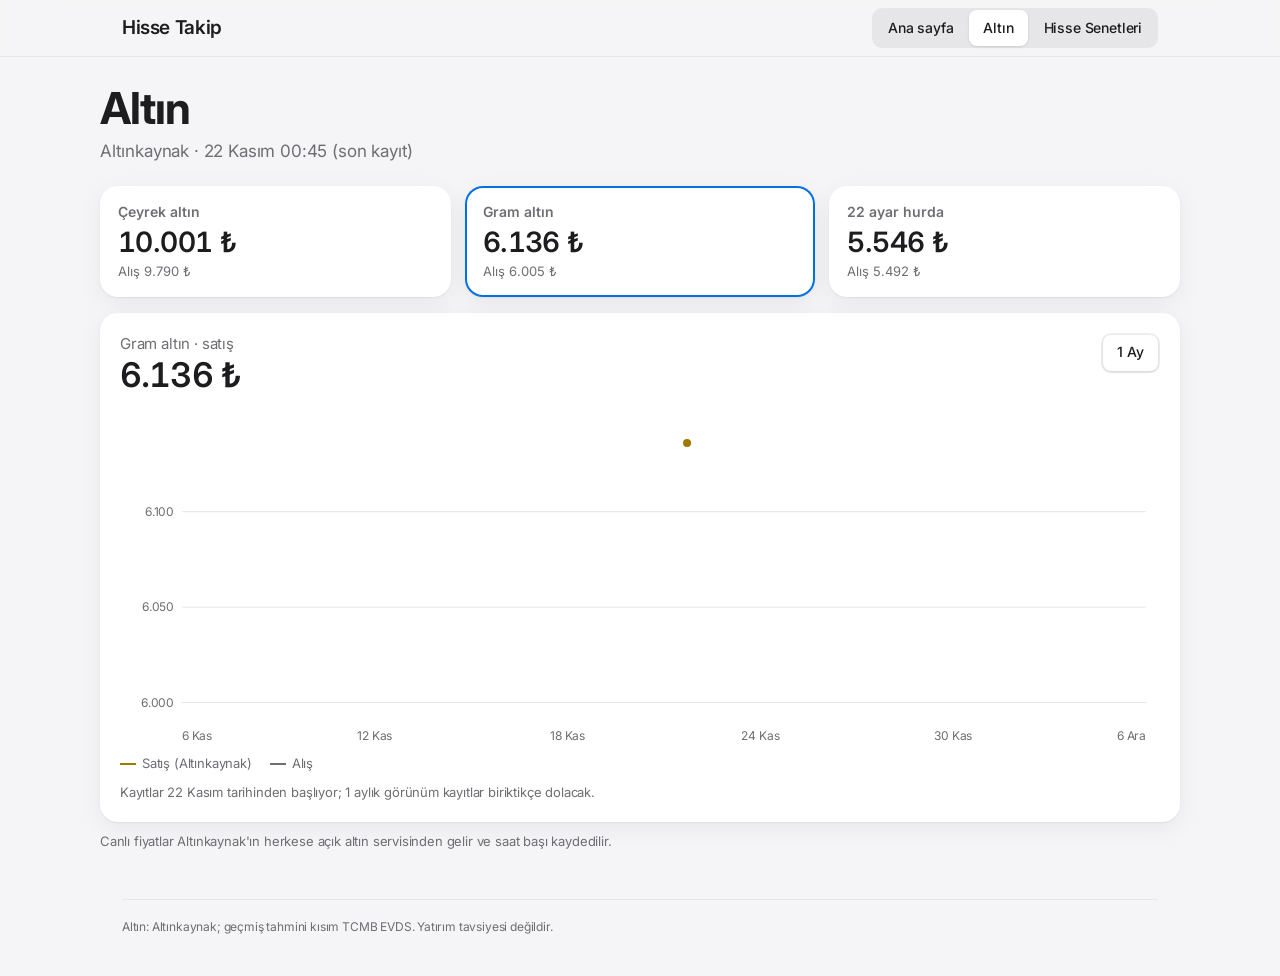
==== site/altin.html @ 46772f52 "Apple tarzı yeni tasarım: sade ana sayfa, Altın sayfası, EVDS geçmiş aktarımı - Üst menü: Ana sayfa " ====
<!DOCTYPE html>
<html lang="tr">
<head>
<meta charset="utf-8">
<meta name="viewport" content="width=device-width, initial-scale=1, viewport-fit=cover">
<title>Altın · Hisse Takip</title>
<meta name="theme-color" content="#f5f5f7" media="(prefers-color-scheme: light)">
<meta name="theme-color" content="#000000" media="(prefers-color-scheme: dark)">
<meta name="apple-mobile-web-app-capable" content="yes">
<link rel="manifest" href="manifest.webmanifest">
<link rel="icon" href="icon.svg" type="image/svg+xml">
<link rel="apple-touch-icon" href="icon.svg">
<link rel="preconnect" href="https://fonts.googleapis.com">
<link href="https://fonts.googleapis.com/css2?family=Inter:wght@400;500;600;700&display=swap" rel="stylesheet">
<link rel="stylesheet" href="stil.css">
<style>
/* Altın sayfası: KPI seçimi + seçili türün grafiği */
.chart-h{display:flex;justify-content:space-between;align-items:flex-start;gap:12px;flex-wrap:wrap}
.chart-h .ad{font-size:15px;color:var(--soft);margin:0}
.chart-h .deger{font-size:34px;font-weight:600;letter-spacing:-.025em;line-height:1.15;font-variant-numeric:tabular-nums}
.chart-h .chg{font-size:15px;font-weight:500}
.fig{position:relative;height:340px;margin-top:12px}
.fig svg{position:absolute;inset:0;width:100%;height:100%;overflow:visible}
.fig svg text{font:12px -apple-system,BlinkMacSystemFont,"Inter",system-ui,sans-serif;fill:var(--soft)}
.key{display:flex;flex-wrap:wrap;gap:6px 18px;font-size:13px;color:var(--soft);margin-top:8px}
.key i{display:inline-block;width:16px;height:0;border-top:2.5px solid;vertical-align:middle;margin-right:6px}
.tip{position:absolute;pointer-events:none;background:var(--card);box-shadow:0 4px 16px rgba(0,0,0,.15);border-radius:10px;padding:6px 10px;font-size:13px;white-space:nowrap;transform:translate(-50%,-110%);display:none}
.tip b{font-weight:600}
@media(max-width:640px){.fig{height:260px}.chart-h .deger{font-size:28px}}
</style>
</head>
<body>
<header class="nav"><div class="nav-in">
  <a class="brand" href="./">Hisse Takip</a>
  <nav class="seg" aria-label="Bölümler"><a href="./">Ana sayfa</a><a href="altin.html" aria-current="page">Altın</a><a href="hisseler.html">Hisse Senetleri</a></nav>
</div></header>

<main class="wrap page">
  <h1>Altın</h1>
  <p class="lead" id="zaman">Fiyatlar yükleniyor…</p>

  <div class="kpis" id="kpis" style="margin-top:22px"></div>

  <section class="card" style="margin-top:16px" aria-labelledby="g-ad">
    <div class="chart-h">
      <div><p class="ad" id="g-ad">Gram altın · satış</p><div class="deger" id="g-deger">—</div><div class="chg" id="g-chg"></div></div>
      <div class="seg" role="group" aria-label="Dönem"><button aria-pressed="true" data-gun="30">1 Ay</button></div>
    </div>
    <div class="fig" id="fig"><svg id="chart" role="img" aria-label="Seçili altın türünün fiyat grafiği"></svg><div class="tip" id="tip"></div></div>
    <div class="key" id="key"></div>
    <p class="note" id="g-not"></p>
  </section>
  <p class="note">Canlı fiyatlar Altınkaynak'ın herkese açık altın servisinden gelir ve saat başı kaydedilir.</p>
</main>

<footer><div class="wrap"><div>Altın: Altınkaynak; geçmiş tahmini kısım TCMB EVDS. Yatırım tavsiyesi değildir.</div></div></footer>

<script src="ortak.js"></script>
<script>
{
const { tr, pc, TURLER, altinYukle, kpi, zaman, seri } = HT;
let sec = TURLER.some(t => t[0] === location.hash.slice(1)) ? location.hash.slice(1) : "GA", GUN = 30, pts = [];
const svg = document.getElementById("chart"), tip = document.getElementById("tip");

function kpilar() {
  document.getElementById("kpis").innerHTML = TURLER.map(([k, ad]) => kpi(k, ad, { secili: k === sec })).join("");
  document.getElementById("zaman").textContent = zaman() || "Fiyat alınamadı";
}
function grafik() {
  const W = svg.clientWidth, H = svg.clientHeight; if (!W || !H) return;
  const ad = TURLER.find(t => t[0] === sec)[1], s = seri(sec, GUN);
  document.getElementById("g-ad").textContent = `${ad} · satış`;
  const not = document.getElementById("g-not"), key = document.getElementById("key");
  if (!s.length) { svg.innerHTML = ""; document.getElementById("g-deger").textContent = "—"; not.textContent = "Henüz kayıt yok."; key.innerHTML = ""; return; }
  const ilk = s[0], son = s[s.length - 1], fark = son.s / ilk.s - 1;
  document.getElementById("g-deger").textContent = tr(son.s) + " ₺";
  document.getElementById("g-chg").innerHTML = s.length > 1 ? `<span class="${fark >= 0 ? "up" : "down"}">${fark >= 0 ? "+" : "−"}${tr(Math.abs(son.s - ilk.s))} ₺ (${fark >= 0 ? "+" : "−"}${tr(Math.abs(fark) * 100, 2)}%)</span> <span style="color:var(--soft)">son ${GUN} gün</span>` : "";
  const tahmin = s.some(p => p.tahmini), gercekIlk = s.find(p => !p.tahmini);
  key.innerHTML = `<span><i style="border-color:var(--gold)"></i>Satış (Altınkaynak)</span>${tahmin ? `<span><i style="border-color:var(--gold);border-top-style:dashed"></i>Tahmini (TCMB EVDS'den)</span>` : ""}<span><i style="border-color:var(--soft)"></i>Alış</span>`;
  const kapsam = (son.t - ilk.t) / 864e5;
  not.textContent = tahmin && gercekIlk ? `${gercekIlk.t.toLocaleDateString("tr-TR", { day: "numeric", month: "long" })} öncesi kesikli kısım, TCMB EVDS altın serisinin Altınkaynak fiyatına ölçeklenmiş tahminidir.` : (kapsam < GUN - 4 ? `Kayıtlar ${ilk.t.toLocaleDateString("tr-TR", { day: "numeric", month: "long" })} tarihinden başlıyor; 1 aylık görünüm kayıtlar biriktikçe dolacak.` : "");

  const L = W < 420 ? 48 : 62, R = 14, T = 12, B = 28;
  const vals = s.flatMap(p => [p.a, p.s]).filter(v => v != null);
  let lo = Math.min(...vals), hi = Math.max(...vals); const pad = (hi - lo) * 0.1 || hi * 0.01; lo -= pad; hi += pad;
  const t0 = Math.min(ilk.t.getTime(), Date.now() - GUN * 864e5), t1 = Math.max(son.t.getTime(), Date.now());
  const x = t => L + (t - t0) / (t1 - t0) * (W - L - R), y = v => T + (hi - v) / (hi - lo) * (H - T - B);
  const r = (hi - lo) / 4, p10 = 10 ** Math.floor(Math.log10(r)), m = r / p10, step = (m < 1.5 ? 1 : m < 3.5 ? 2 : m < 7.5 ? 5 : 10) * p10;
  let g = `<defs><linearGradient id="alan" x1="0" y1="0" x2="0" y2="1"><stop offset="0" stop-color="var(--gold)" stop-opacity=".16"/><stop offset="1" stop-color="var(--gold)" stop-opacity="0"/></linearGradient></defs>`;
  for (let v = Math.ceil(lo / step) * step; v <= hi; v += step) { const yy = y(v); g += `<line x1="${L}" x2="${W - R}" y1="${yy}" y2="${yy}" stroke="var(--line)"/><text x="${L - 8}" y="${yy + 4}" text-anchor="end">${tr(v)}</text>`; }
  const nt = W < 420 ? 3 : 5;
  for (let i = 0; i <= nt; i++) { const t = t0 + (t1 - t0) * i / nt; g += `<text x="${x(t)}" y="${H - 6}" text-anchor="${i === 0 ? "start" : i === nt ? "end" : "middle"}">${new Date(t).toLocaleDateString("tr-TR", { day: "numeric", month: "short" })}</text>`; }
  const yol = (arr, k) => arr.filter(p => p[k] != null).map((p, i) => `${i ? "L" : "M"}${x(p.t.getTime()).toFixed(1)},${y(p[k]).toFixed(1)}`).join("");
  // Tahmini (EVDS) kısım kesikli, gerçek kısım düz; iki parça birleşim noktasında birleşir
  const iT = s.findIndex(p => !p.tahmini), tah = iT < 0 ? s : s.slice(0, iT + 1), ger = iT < 0 ? [] : s.slice(iT);
  const alan = s.length > 1 ? `${yol(s, "s")}L${x(son.t.getTime()).toFixed(1)},${H - B}L${x(ilk.t.getTime()).toFixed(1)},${H - B}Z` : "";
  g += `${alan ? `<path d="${alan}" fill="url(#alan)"/>` : ""}
    <path d="${yol(s, "a")}" fill="none" stroke="var(--soft)" stroke-width="1.5" opacity=".7"/>
    ${tah.length > 1 && iT !== 0 ? `<path d="${yol(tah, "s")}" fill="none" stroke="var(--gold)" stroke-width="2" stroke-dasharray="5 4"/>` : ""}
    ${ger.length > 1 ? `<path d="${yol(ger, "s")}" fill="none" stroke="var(--gold)" stroke-width="2.5" stroke-linejoin="round" stroke-linecap="round"/>` : ""}
    ${s.length < 3 ? s.map(p => `<circle cx="${x(p.t.getTime())}" cy="${y(p.s)}" r="4" fill="var(--gold)"/>`).join("") : `<circle cx="${x(son.t.getTime())}" cy="${y(son.s)}" r="4" fill="var(--gold)" stroke="var(--card)" stroke-width="2"/>`}
    <line id="cursor" x1="0" x2="0" y1="${T}" y2="${H - B}" stroke="var(--soft)" stroke-dasharray="2 3" visibility="hidden"/>`;
  svg.innerHTML = g;
  pts = s.map(p => ({ x: x(p.t.getTime()), y: y(p.s), p }));
}
function imlec(e) {
  if (!pts.length) return;
  const b = svg.getBoundingClientRect(), cx = (e.touches ? e.touches[0].clientX : e.clientX) - b.left;
  let best = pts[0]; for (const q of pts) if (Math.abs(q.x - cx) < Math.abs(best.x - cx)) best = q;
  const c = svg.querySelector("#cursor"); c.setAttribute("x1", best.x); c.setAttribute("x2", best.x); c.setAttribute("visibility", "visible");
  tip.style.display = "block"; tip.style.left = Math.min(Math.max(best.x, 70), b.width - 70) + "px"; tip.style.top = best.y + "px";
  tip.innerHTML = `<b>${tr(best.p.s)} ₺</b> · alış ${tr(best.p.a)} ₺<br><span style="color:var(--soft)">${best.p.t.toLocaleString("tr-TR", { day: "numeric", month: "short", hour: "2-digit", minute: "2-digit" })}${best.p.tahmini ? " · tahmini" : ""}</span>`;
}
function gizle() { tip.style.display = "none"; const c = svg.querySelector("#cursor"); if (c) c.setAttribute("visibility", "hidden"); }
svg.addEventListener("pointermove", imlec); svg.addEventListener("pointerleave", gizle);
document.getElementById("kpis").addEventListener("click", e => { const b = e.target.closest(".kpi"); if (!b) return; sec = b.dataset.k; history.replaceState(null, "", "#" + sec); kpilar(); grafik(); });
addEventListener("hashchange", () => { const h = location.hash.slice(1); if (TURLER.some(t => t[0] === h)) { sec = h; kpilar(); grafik(); } });
const ro = new ResizeObserver(grafik); ro.observe(svg);
altinYukle(() => { kpilar(); grafik(); });
}
</script>
</body>
</html>
---- site/stil.css ----
/* Hisse Takip — ortak tasarım (Apple tarzı: sistem fontu, açık gri zemin, beyaz kartlar, yumuşak gölge, mavi vurgu) */
:root{color-scheme:light dark;
  --bg:light-dark(#f5f5f7,#000);--card:light-dark(#fff,#1c1c1e);--card2:light-dark(#fbfbfd,#2c2c2e);
  --ink:light-dark(#1d1d1f,#f5f5f7);--soft:light-dark(#6e6e73,#98989d);--line:light-dark(#e5e5ea,#38383a);
  --blue:light-dark(#0071e3,#2997ff);--green:light-dark(#248a3d,#30d158);--red:light-dark(#d70015,#ff453a);
  --orange:light-dark(#c93400,#ff9f0a);--gold:light-dark(#a07800,#ffd60a);
  --fill:light-dark(rgba(120,120,128,.12),rgba(120,120,128,.24));
  --shc:light-dark(rgba(0,0,0,.06),rgba(0,0,0,0));--shadow:0 1px 2px var(--shc),0 6px 24px var(--shc);
  --nav:light-dark(rgba(245,245,247,.78),rgba(22,22,23,.78))}
:root[data-theme=light]{color-scheme:light}:root[data-theme=dark]{color-scheme:dark}
*{box-sizing:border-box;min-width:0}
html{-webkit-text-size-adjust:100%}
body{margin:0;background:var(--bg);color:var(--ink);font:17px/1.47 -apple-system,BlinkMacSystemFont,"SF Pro Text","Inter",system-ui,sans-serif;letter-spacing:-.01em;-webkit-font-smoothing:antialiased;overflow-x:clip}
a{color:var(--blue)}
.wrap{max-width:1080px;margin:0 auto;padding:0 max(22px,env(safe-area-inset-left,0px))}

/* Üst menü */
.nav{position:sticky;top:0;z-index:10;background:var(--nav);backdrop-filter:saturate(180%) blur(20px);-webkit-backdrop-filter:saturate(180%) blur(20px);border-bottom:1px solid var(--line)}
.nav-in{max-width:1080px;margin:0 auto;padding:8px 22px;display:flex;align-items:center;justify-content:space-between;gap:12px;flex-wrap:wrap}
.brand{font-weight:600;font-size:19px;color:var(--ink);text-decoration:none;letter-spacing:-.02em}
.seg{display:inline-flex;background:var(--fill);border-radius:10px;padding:2px;gap:2px}
.seg a,.seg button{font:inherit;font-size:14px;font-weight:500;color:var(--ink);text-decoration:none;border:0;background:transparent;padding:7px 14px;border-radius:8px;min-height:36px;display:inline-flex;align-items:center;justify-content:center;cursor:pointer;white-space:nowrap}
.seg [aria-current=page],.seg [aria-pressed=true]{background:var(--card);box-shadow:0 1px 3px rgba(0,0,0,.12)}
.seg a:focus-visible,.seg button:focus-visible,.kpi:focus-visible,.card-link:focus-visible{outline:3px solid color-mix(in srgb,var(--blue) 50%,transparent);outline-offset:2px}

/* Başlıklar */
.page{padding:28px 0 48px}
.eyebrow{font-size:15px;color:var(--soft);margin:0 0 2px}
h1{font-size:clamp(32px,4.4vw,44px);line-height:1.08;font-weight:700;letter-spacing:-.025em;margin:0 0 6px;text-wrap:balance}
h2{font-size:24px;line-height:1.15;font-weight:700;letter-spacing:-.02em;margin:0}
.lead{font-size:17px;color:var(--soft);margin:0;max-width:60ch}
.sec-h{display:flex;align-items:baseline;justify-content:space-between;gap:12px;margin:36px 0 12px}
.sec-h>a{font-size:15px;text-decoration:none}
.sec-h h2 a{color:inherit;text-decoration:none}
.sec-h h2 a:hover{color:var(--blue)}

/* Kartlar */
.card{background:var(--card);border-radius:18px;box-shadow:var(--shadow);padding:20px}
.card-link{display:block;color:inherit;text-decoration:none;transition:transform .2s ease}
.card-link:hover{transform:translateY(-2px)}

/* Altın KPI'ları */
.kpis{display:grid;grid-template-columns:repeat(3,minmax(0,1fr));gap:14px}
.kpi{font:inherit;color:inherit;text-align:left;background:var(--card);border:0;border-radius:18px;box-shadow:var(--shadow);padding:16px 18px;cursor:pointer;text-decoration:none;display:block;transition:transform .2s ease,box-shadow .2s ease;position:relative}
.kpi:hover{transform:translateY(-2px)}
.kpi[aria-pressed=true]{box-shadow:var(--shadow),inset 0 0 0 2px var(--blue)}
.kpi .ad{font-size:14px;font-weight:600;color:var(--soft);display:flex;justify-content:space-between;gap:6px}
.kpi .fiyat{display:block;font-size:clamp(22px,2.6vw,28px);font-weight:600;letter-spacing:-.02em;line-height:1.2;margin-top:4px;font-variant-numeric:tabular-nums;white-space:nowrap}
.kpi .alt{display:flex;justify-content:space-between;gap:8px;font-size:13px;color:var(--soft);margin-top:2px;white-space:nowrap}
.pill{display:inline-block;font-size:13px;font-weight:600;padding:1px 8px;border-radius:999px;white-space:nowrap;font-variant-numeric:tabular-nums}
.pill.up{color:var(--green);background:color-mix(in srgb,var(--green) 12%,transparent)}
.pill.down{color:var(--red);background:color-mix(in srgb,var(--red) 12%,transparent)}
.chev{color:var(--soft);font-weight:400}

/* Durum renkleri */
.sq{display:inline-block;width:14px;height:14px;border-radius:4px;vertical-align:middle}
.ok{background:var(--green)}.no{background:var(--red)}.mid{background:var(--orange)}.na{background:transparent;box-shadow:inset 0 0 0 1.5px var(--soft)}
.badge{display:inline-block;font-size:13px;font-weight:600;padding:3px 10px;border-radius:999px;white-space:nowrap}
.b-al{background:color-mix(in srgb,var(--green) 14%,transparent);color:var(--green)}
.b-ko{background:var(--fill);color:var(--ink)}
.b-iz{background:color-mix(in srgb,var(--orange) 14%,transparent);color:var(--orange)}
.b-uz{background:color-mix(in srgb,var(--red) 14%,transparent);color:var(--red)}
.b-yok{background:transparent;color:var(--soft);box-shadow:inset 0 0 0 1px var(--line)}
.up{color:var(--green)}.down{color:var(--red)}

.note{font-size:13px;color:var(--soft);margin:10px 0 0}
footer{font-size:12px;color:var(--soft);padding:0 0 40px}
footer .wrap>div{border-top:1px solid var(--line);padding-top:18px}

@media(max-width:640px){
  body{font-size:16px}
  .nav-in{padding:8px 16px}
  .page{padding-top:20px}
  .wrap{padding-inline:16px}
  .nav .seg{width:100%}.nav .seg a{flex:1;padding:7px 8px;font-size:13px}
  .kpis{gap:8px}.kpi{padding:12px;border-radius:14px}.kpi .fiyat{font-size:18px}.kpi .ad{font-size:12px}.kpi .alt{font-size:12px;flex-direction:column;align-items:flex-start;gap:4px}
  .card{padding:16px;border-radius:16px}
}
@media(prefers-reduced-motion:reduce){*{transition:none!important}}
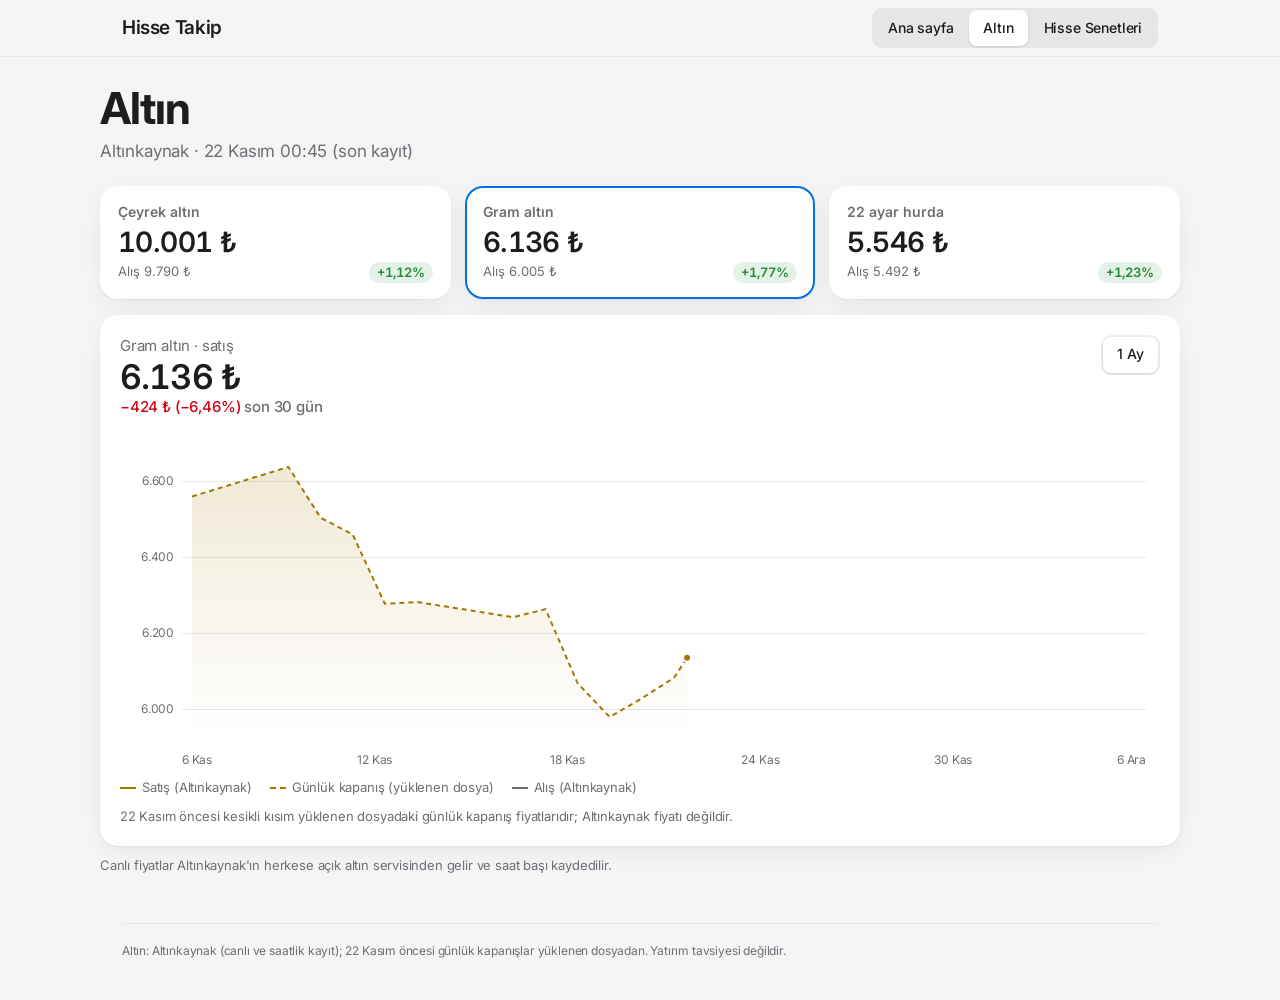
==== commit 0a0d12e8: "Altın grafiği: 1 Eylül – 21 Kasım günlük kapanışlar yüklenen dosyadan - veri/Altin_Gunluk_Fiyatlar_0" ====
--- a/site/altin.html
+++ b/site/altin.html
@@ -53,7 +53,7 @@
   <p class="note">Canlı fiyatlar Altınkaynak'ın herkese açık altın servisinden gelir ve saat başı kaydedilir.</p>
 </main>
 
-<footer><div class="wrap"><div>Altın: Altınkaynak; geçmiş tahmini kısım TCMB EVDS. Yatırım tavsiyesi değildir.</div></div></footer>
+<footer><div class="wrap"><div>Altın: Altınkaynak (canlı ve saatlik kayıt); 22 Kasım öncesi günlük kapanışlar yüklenen dosyadan. Yatırım tavsiyesi değildir.</div></div></footer>
 
 <script src="ortak.js"></script>
 <script>
@@ -76,9 +76,12 @@
   document.getElementById("g-deger").textContent = tr(son.s) + " ₺";
   document.getElementById("g-chg").innerHTML = s.length > 1 ? `<span class="${fark >= 0 ? "up" : "down"}">${fark >= 0 ? "+" : "−"}${tr(Math.abs(son.s - ilk.s))} ₺ (${fark >= 0 ? "+" : "−"}${tr(Math.abs(fark) * 100, 2)}%)</span> <span style="color:var(--soft)">son ${GUN} gün</span>` : "";
   const tahmin = s.some(p => p.tahmini), gercekIlk = s.find(p => !p.tahmini);
-  key.innerHTML = `<span><i style="border-color:var(--gold)"></i>Satış (Altınkaynak)</span>${tahmin ? `<span><i style="border-color:var(--gold);border-top-style:dashed"></i>Tahmini (TCMB EVDS'den)</span>` : ""}<span><i style="border-color:var(--soft)"></i>Alış</span>`;
+  const KAYNAK = { dosya: "Günlük kapanış (yüklenen dosya)", evds: "Tahmini (TCMB EVDS)" };
+  const gecmisAd = [...new Set(s.filter(p => p.tahmini).map(p => KAYNAK[p.kaynak] || p.kaynak))].join(", ");
+  key.innerHTML = `<span><i style="border-color:var(--gold)"></i>Satış (Altınkaynak)</span>${tahmin ? `<span><i style="border-color:var(--gold);border-top-style:dashed"></i>${gecmisAd}</span>` : ""}<span><i style="border-color:var(--soft)"></i>Alış (Altınkaynak)</span>`;
   const kapsam = (son.t - ilk.t) / 864e5;
-  not.textContent = tahmin && gercekIlk ? `${gercekIlk.t.toLocaleDateString("tr-TR", { day: "numeric", month: "long" })} öncesi kesikli kısım, TCMB EVDS altın serisinin Altınkaynak fiyatına ölçeklenmiş tahminidir.` : (kapsam < GUN - 4 ? `Kayıtlar ${ilk.t.toLocaleDateString("tr-TR", { day: "numeric", month: "long" })} tarihinden başlıyor; 1 aylık görünüm kayıtlar biriktikçe dolacak.` : "");
+  const dosyaVar = s.some(p => p.kaynak === "dosya");
+  not.textContent = tahmin && gercekIlk ? `${gercekIlk.t.toLocaleDateString("tr-TR", { day: "numeric", month: "long" })} öncesi kesikli kısım ${dosyaVar ? `yüklenen dosyadaki günlük ${sec === "B_T" ? "gösterge fiyatlarıdır (bozdurma fiyatı değildir)" : "kapanış fiyatlarıdır"}` : "TCMB EVDS altın serisinin Altınkaynak fiyatına ölçeklenmiş tahminidir"}; Altınkaynak fiyatı değildir.` : (kapsam < GUN - 4 ? `Kayıtlar ${ilk.t.toLocaleDateString("tr-TR", { day: "numeric", month: "long" })} tarihinden başlıyor; 1 aylık görünüm kayıtlar biriktikçe dolacak.` : "");
 
   const L = W < 420 ? 48 : 62, R = 14, T = 12, B = 28;
   const vals = s.flatMap(p => [p.a, p.s]).filter(v => v != null);
@@ -109,7 +112,9 @@
   let best = pts[0]; for (const q of pts) if (Math.abs(q.x - cx) < Math.abs(best.x - cx)) best = q;
   const c = svg.querySelector("#cursor"); c.setAttribute("x1", best.x); c.setAttribute("x2", best.x); c.setAttribute("visibility", "visible");
   tip.style.display = "block"; tip.style.left = Math.min(Math.max(best.x, 70), b.width - 70) + "px"; tip.style.top = best.y + "px";
-  tip.innerHTML = `<b>${tr(best.p.s)} ₺</b> · alış ${tr(best.p.a)} ₺<br><span style="color:var(--soft)">${best.p.t.toLocaleString("tr-TR", { day: "numeric", month: "short", hour: "2-digit", minute: "2-digit" })}${best.p.tahmini ? " · tahmini" : ""}</span>`;
+  const kd = { dosya: "günlük kapanış", evds: "tahmini", altinkaynak: "Altınkaynak" }[best.p.kaynak] || best.p.kaynak;
+  const zt = best.p.kaynak === "dosya" ? best.p.t.toLocaleDateString("tr-TR", { day: "numeric", month: "short" }) : best.p.t.toLocaleString("tr-TR", { day: "numeric", month: "short", hour: "2-digit", minute: "2-digit" });
+  tip.innerHTML = `<b>${tr(best.p.s)} ₺</b>${best.p.a != null ? ` · alış ${tr(best.p.a)} ₺` : ""}<br><span style="color:var(--soft)">${zt} · ${kd}</span>`;
 }
 function gizle() { tip.style.display = "none"; const c = svg.querySelector("#cursor"); if (c) c.setAttribute("visibility", "hidden"); }
 svg.addEventListener("pointermove", imlec); svg.addEventListener("pointerleave", gizle);
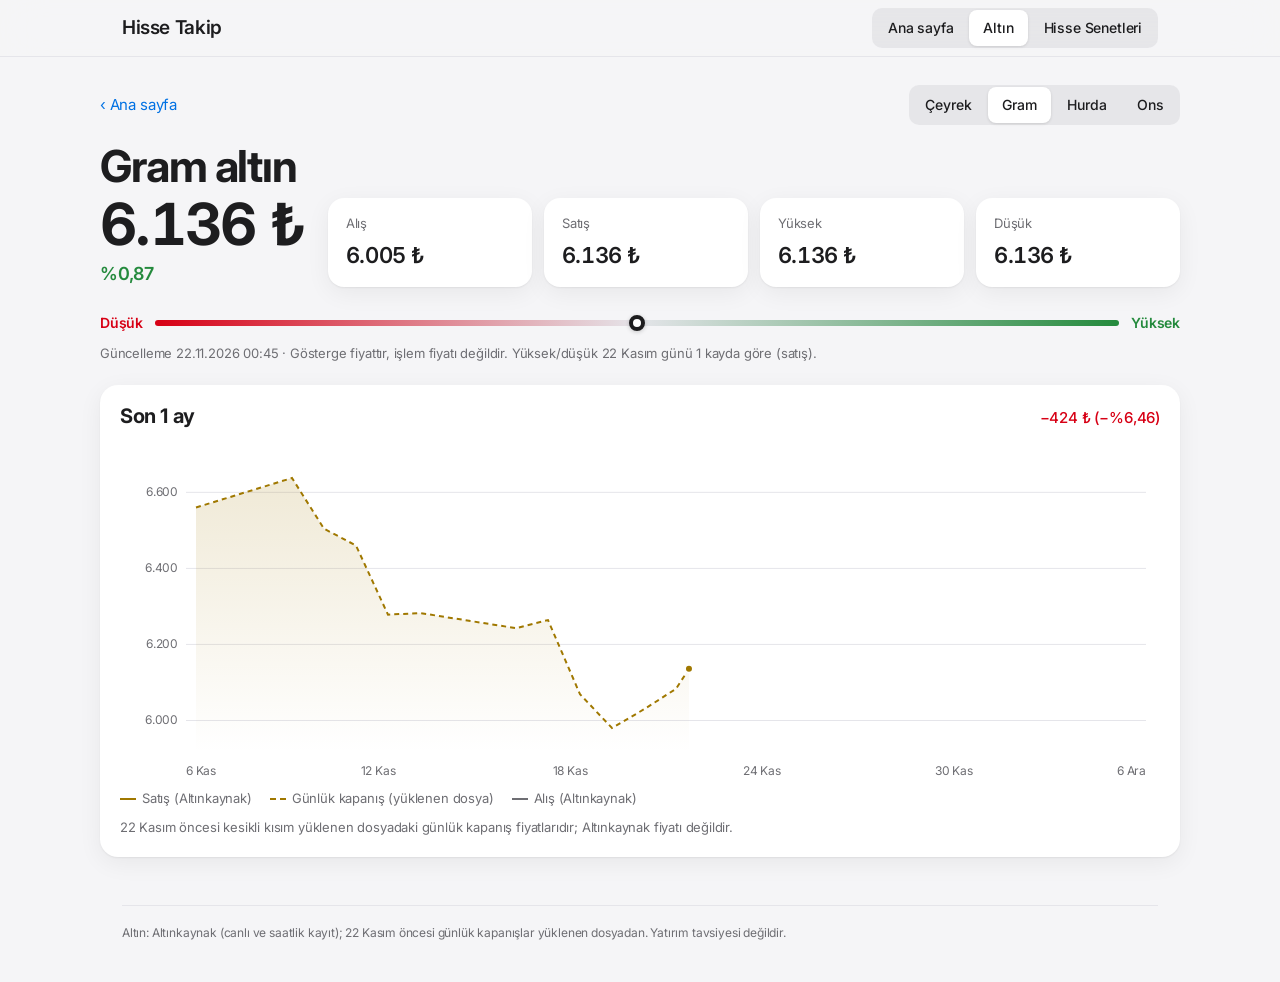
==== commit b0cd0287: "Önizleme: ana sayfa altın tablosu + en iyi 5 hisse; altın ayrıntı sayfası (alış/satış/yüksek/düşük);" ====
--- a/site/altin.html
+++ b/site/altin.html
@@ -14,10 +14,24 @@
 <link href="https://fonts.googleapis.com/css2?family=Inter:wght@400;500;600;700&display=swap" rel="stylesheet">
 <link rel="stylesheet" href="stil.css">
 <style>
-/* Altın sayfası: KPI seçimi + seçili türün grafiği */
-.chart-h{display:flex;justify-content:space-between;align-items:flex-start;gap:12px;flex-wrap:wrap}
-.chart-h .ad{font-size:15px;color:var(--soft);margin:0}
-.chart-h .deger{font-size:34px;font-weight:600;letter-spacing:-.025em;line-height:1.15;font-variant-numeric:tabular-nums}
+/* Altın ayrıntı: başlık + büyük fiyat, yanında Alış/Satış/Yüksek/Düşük kutuları, gün içi aralık çubuğu, 1 aylık grafik */
+.ust{display:flex;justify-content:space-between;align-items:center;gap:12px;flex-wrap:wrap;margin-bottom:18px}
+.ust .seg{background:var(--fill)}
+.kirinti{font-size:15px;text-decoration:none}
+.hero{display:grid;grid-template-columns:minmax(0,auto) minmax(0,1fr);gap:24px;align-items:end}
+.hero h1{margin:0 0 4px}
+.buyuk{font-size:clamp(40px,5.4vw,58px);font-weight:700;letter-spacing:-.03em;line-height:1;font-variant-numeric:tabular-nums;white-space:nowrap}
+.hero .pct{font-size:18px;font-weight:600;display:inline-block;margin-top:8px}
+.kutular{display:grid;grid-template-columns:repeat(4,minmax(0,1fr));gap:12px}
+.kutu{background:var(--card);border-radius:16px;box-shadow:var(--shadow);padding:16px 18px}
+.kutu span{display:block;font-size:13px;color:var(--soft)}
+.kutu b{display:block;font-size:clamp(18px,2vw,22px);font-weight:600;letter-spacing:-.02em;margin-top:6px;font-variant-numeric:tabular-nums;white-space:nowrap}
+.aralik{display:grid;grid-template-columns:auto minmax(0,1fr) auto;gap:12px;align-items:center;margin-top:26px;font-size:14px;font-weight:600}
+.aralik .d{color:var(--red)}.aralik .y{color:var(--green)}
+.cubuk{position:relative;height:6px;border-radius:3px;background:linear-gradient(90deg,var(--red),var(--line) 50%,var(--green))}
+.cubuk i{position:absolute;top:50%;width:16px;height:16px;border-radius:50%;background:var(--card);border:4px solid var(--ink);transform:translate(-50%,-50%);box-shadow:0 1px 4px rgba(0,0,0,.2)}
+.chart-h{display:flex;justify-content:space-between;align-items:baseline;gap:12px;flex-wrap:wrap}
+.chart-h h2{font-size:20px}
 .chart-h .chg{font-size:15px;font-weight:500}
 .fig{position:relative;height:340px;margin-top:12px}
 .fig svg{position:absolute;inset:0;width:100%;height:100%;overflow:visible}
@@ -26,7 +40,8 @@
 .key i{display:inline-block;width:16px;height:0;border-top:2.5px solid;vertical-align:middle;margin-right:6px}
 .tip{position:absolute;pointer-events:none;background:var(--card);box-shadow:0 4px 16px rgba(0,0,0,.15);border-radius:10px;padding:6px 10px;font-size:13px;white-space:nowrap;transform:translate(-50%,-110%);display:none}
 .tip b{font-weight:600}
-@media(max-width:640px){.fig{height:260px}.chart-h .deger{font-size:28px}}
+@media(max-width:860px){.hero{grid-template-columns:minmax(0,1fr)}.kutular{grid-template-columns:repeat(2,minmax(0,1fr))}}
+@media(max-width:640px){.fig{height:260px}.kutu{padding:12px 14px;border-radius:14px}.ust .seg{width:100%}.ust .seg button{flex:1;padding:7px 4px;font-size:13px}}
 </style>
 </head>
 <body>
@@ -36,21 +51,29 @@
 </div></header>
 
 <main class="wrap page">
-  <h1>Altın</h1>
-  <p class="lead" id="zaman">Fiyatlar yükleniyor…</p>
+  <div class="ust">
+    <a class="kirinti" href="./">‹ Ana sayfa</a>
+    <div class="seg" role="group" aria-label="Altın türü" id="turler"></div>
+  </div>
 
-  <div class="kpis" id="kpis" style="margin-top:22px"></div>
+  <div class="hero">
+    <div><h1 id="baslik">Altın</h1><div class="buyuk" id="buyuk">—</div><span class="pct" id="yuzde"></span></div>
+    <div class="kutular">
+      <div class="kutu"><span>Alış</span><b id="k-alis">—</b></div>
+      <div class="kutu"><span>Satış</span><b id="k-satis">—</b></div>
+      <div class="kutu"><span>Yüksek</span><b id="k-yuksek">—</b></div>
+      <div class="kutu"><span>Düşük</span><b id="k-dusuk">—</b></div>
+    </div>
+  </div>
+  <div class="aralik"><span class="d">Düşük</span><div class="cubuk"><i id="imlec" style="left:50%"></i></div><span class="y">Yüksek</span></div>
+  <p class="note" id="guncel"></p>
 
-  <section class="card" style="margin-top:16px" aria-labelledby="g-ad">
-    <div class="chart-h">
-      <div><p class="ad" id="g-ad">Gram altın · satış</p><div class="deger" id="g-deger">—</div><div class="chg" id="g-chg"></div></div>
-      <div class="seg" role="group" aria-label="Dönem"><button aria-pressed="true" data-gun="30">1 Ay</button></div>
-    </div>
-    <div class="fig" id="fig"><svg id="chart" role="img" aria-label="Seçili altın türünün fiyat grafiği"></svg><div class="tip" id="tip"></div></div>
+  <section class="card" style="margin-top:22px" aria-labelledby="g-h">
+    <div class="chart-h"><h2 id="g-h">Son 1 ay</h2><span class="chg" id="g-chg"></span></div>
+    <div class="fig" id="fig"><svg id="chart" role="img" aria-label="Seçili altın türünün son 1 aylık fiyat grafiği"></svg><div class="tip" id="tip"></div></div>
     <div class="key" id="key"></div>
     <p class="note" id="g-not"></p>
   </section>
-  <p class="note">Canlı fiyatlar Altınkaynak'ın herkese açık altın servisinden gelir ve saat başı kaydedilir.</p>
 </main>
 
 <footer><div class="wrap"><div>Altın: Altınkaynak (canlı ve saatlik kayıt); 22 Kasım öncesi günlük kapanışlar yüklenen dosyadan. Yatırım tavsiyesi değildir.</div></div></footer>
@@ -58,70 +81,76 @@
 <script src="ortak.js"></script>
 <script>
 {
-const { tr, pc, TURLER, altinYukle, kpi, zaman, seri } = HT;
-let sec = TURLER.some(t => t[0] === location.hash.slice(1)) ? location.hash.slice(1) : "GA", GUN = 30, pts = [];
-const svg = document.getElementById("chart"), tip = document.getElementById("tip");
+const { tr, TURLER, tur, para, altinYukle, seri, son, degisim, gunAraligi } = HT;
+const GUN = 30;
+let sec = TURLER.some(t => t[0] === location.hash.slice(1)) ? location.hash.slice(1) : "GA", pts = [];
+const svg = document.getElementById("chart"), tip = document.getElementById("tip"), $ = id => document.getElementById(id);
 
-function kpilar() {
-  document.getElementById("kpis").innerHTML = TURLER.map(([k, ad]) => kpi(k, ad, { secili: k === sec })).join("");
-  document.getElementById("zaman").textContent = zaman() || "Fiyat alınamadı";
+function ust() {
+  $("turler").innerHTML = TURLER.map(([k, ad]) => `<button data-k="${k}" aria-pressed="${k === sec}">${ad.replace(" altın", "").replace("22 ayar hurda", "Hurda")}</button>`).join("");
+  const [, ad] = tur(sec), p = son(sec), d = degisim(sec), ar = gunAraligi(sec);
+  document.title = `${ad} · Hisse Takip`;
+  $("baslik").textContent = ad.charAt(0).toUpperCase() + ad.slice(1);
+  $("buyuk").textContent = p ? para(sec, p.s) : "—";
+  $("yuzde").innerHTML = d == null ? "" : `<span class="${d >= 0 ? "up" : "down"}">${d < 0 ? "-" : ""}%${tr(Math.abs(d) * 100, 2)}</span>`;
+  $("k-alis").textContent = p ? para(sec, p.a) : "—";
+  $("k-satis").textContent = p ? para(sec, p.s) : "—";
+  $("k-yuksek").textContent = ar ? para(sec, ar.yuksek) : "—";
+  $("k-dusuk").textContent = ar ? para(sec, ar.dusuk) : "—";
+  const konum = ar && p && ar.yuksek > ar.dusuk ? (p.s - ar.dusuk) / (ar.yuksek - ar.dusuk) * 100 : 50;
+  $("imlec").style.left = Math.max(0, Math.min(100, konum)) + "%";
+  $("guncel").textContent = p && p.t ? `Güncelleme ${p.t.toLocaleString("tr-TR", { day: "2-digit", month: "2-digit", year: "numeric", hour: "2-digit", minute: "2-digit" })} · Gösterge fiyattır, işlem fiyatı değildir.${ar ? ` Yüksek/düşük ${ar.gun.toLocaleDateString("tr-TR", { day: "numeric", month: "long" })} günü ${ar.n} kayda göre (satış).` : ""}` : "Fiyat alınamadı.";
 }
 function grafik() {
   const W = svg.clientWidth, H = svg.clientHeight; if (!W || !H) return;
-  const ad = TURLER.find(t => t[0] === sec)[1], s = seri(sec, GUN);
-  document.getElementById("g-ad").textContent = `${ad} · satış`;
-  const not = document.getElementById("g-not"), key = document.getElementById("key");
-  if (!s.length) { svg.innerHTML = ""; document.getElementById("g-deger").textContent = "—"; not.textContent = "Henüz kayıt yok."; key.innerHTML = ""; return; }
-  const ilk = s[0], son = s[s.length - 1], fark = son.s / ilk.s - 1;
-  document.getElementById("g-deger").textContent = tr(son.s) + " ₺";
-  document.getElementById("g-chg").innerHTML = s.length > 1 ? `<span class="${fark >= 0 ? "up" : "down"}">${fark >= 0 ? "+" : "−"}${tr(Math.abs(son.s - ilk.s))} ₺ (${fark >= 0 ? "+" : "−"}${tr(Math.abs(fark) * 100, 2)}%)</span> <span style="color:var(--soft)">son ${GUN} gün</span>` : "";
-  const tahmin = s.some(p => p.tahmini), gercekIlk = s.find(p => !p.tahmini);
+  const s = seri(sec, GUN), not = $("g-not"), key = $("key");
+  if (s.length < 2) { svg.innerHTML = ""; pts = []; $("g-chg").textContent = ""; key.innerHTML = ""; not.textContent = "Bu tür için grafik verisi henüz birikiyor; saat başı kayıt ekleniyor."; return; }
+  const ilk = s[0], sn = s[s.length - 1], fark = sn.s / ilk.s - 1;
+  $("g-chg").innerHTML = `<span class="${fark >= 0 ? "up" : "down"}">${fark >= 0 ? "+" : "−"}${para(sec, Math.abs(sn.s - ilk.s))} (${fark >= 0 ? "+" : "−"}%${tr(Math.abs(fark) * 100, 2)})</span>`;
+  const tahmin = s.some(p => p.tahmini), gercekIlk = s.find(p => !p.tahmini), dosyaVar = s.some(p => p.kaynak === "dosya");
   const KAYNAK = { dosya: "Günlük kapanış (yüklenen dosya)", evds: "Tahmini (TCMB EVDS)" };
   const gecmisAd = [...new Set(s.filter(p => p.tahmini).map(p => KAYNAK[p.kaynak] || p.kaynak))].join(", ");
   key.innerHTML = `<span><i style="border-color:var(--gold)"></i>Satış (Altınkaynak)</span>${tahmin ? `<span><i style="border-color:var(--gold);border-top-style:dashed"></i>${gecmisAd}</span>` : ""}<span><i style="border-color:var(--soft)"></i>Alış (Altınkaynak)</span>`;
-  const kapsam = (son.t - ilk.t) / 864e5;
-  const dosyaVar = s.some(p => p.kaynak === "dosya");
-  not.textContent = tahmin && gercekIlk ? `${gercekIlk.t.toLocaleDateString("tr-TR", { day: "numeric", month: "long" })} öncesi kesikli kısım ${dosyaVar ? `yüklenen dosyadaki günlük ${sec === "B_T" ? "gösterge fiyatlarıdır (bozdurma fiyatı değildir)" : "kapanış fiyatlarıdır"}` : "TCMB EVDS altın serisinin Altınkaynak fiyatına ölçeklenmiş tahminidir"}; Altınkaynak fiyatı değildir.` : (kapsam < GUN - 4 ? `Kayıtlar ${ilk.t.toLocaleDateString("tr-TR", { day: "numeric", month: "long" })} tarihinden başlıyor; 1 aylık görünüm kayıtlar biriktikçe dolacak.` : "");
+  not.textContent = tahmin && gercekIlk ? `${gercekIlk.t.toLocaleDateString("tr-TR", { day: "numeric", month: "long" })} öncesi kesikli kısım ${dosyaVar ? `yüklenen dosyadaki günlük ${sec === "B_T" ? "gösterge fiyatlarıdır (bozdurma fiyatı değildir)" : "kapanış fiyatlarıdır"}` : "TCMB EVDS altın serisinin Altınkaynak fiyatına ölçeklenmiş tahminidir"}; Altınkaynak fiyatı değildir.` : "";
 
-  const L = W < 420 ? 48 : 62, R = 14, T = 12, B = 28;
+  const L = W < 420 ? 52 : 66, R = 14, T = 12, B = 28, dd = tur(sec)[3];
   const vals = s.flatMap(p => [p.a, p.s]).filter(v => v != null);
   let lo = Math.min(...vals), hi = Math.max(...vals); const pad = (hi - lo) * 0.1 || hi * 0.01; lo -= pad; hi += pad;
-  const t0 = Math.min(ilk.t.getTime(), Date.now() - GUN * 864e5), t1 = Math.max(son.t.getTime(), Date.now());
+  const t0 = Math.min(ilk.t.getTime(), Date.now() - GUN * 864e5), t1 = Math.max(sn.t.getTime(), Date.now());
   const x = t => L + (t - t0) / (t1 - t0) * (W - L - R), y = v => T + (hi - v) / (hi - lo) * (H - T - B);
   const r = (hi - lo) / 4, p10 = 10 ** Math.floor(Math.log10(r)), m = r / p10, step = (m < 1.5 ? 1 : m < 3.5 ? 2 : m < 7.5 ? 5 : 10) * p10;
   let g = `<defs><linearGradient id="alan" x1="0" y1="0" x2="0" y2="1"><stop offset="0" stop-color="var(--gold)" stop-opacity=".16"/><stop offset="1" stop-color="var(--gold)" stop-opacity="0"/></linearGradient></defs>`;
-  for (let v = Math.ceil(lo / step) * step; v <= hi; v += step) { const yy = y(v); g += `<line x1="${L}" x2="${W - R}" y1="${yy}" y2="${yy}" stroke="var(--line)"/><text x="${L - 8}" y="${yy + 4}" text-anchor="end">${tr(v)}</text>`; }
+  for (let v = Math.ceil(lo / step) * step; v <= hi; v += step) { const yy = y(v); g += `<line x1="${L}" x2="${W - R}" y1="${yy}" y2="${yy}" stroke="var(--line)"/><text x="${L - 8}" y="${yy + 4}" text-anchor="end">${tr(v, step < 1 ? dd : 0)}</text>`; }
   const nt = W < 420 ? 3 : 5;
   for (let i = 0; i <= nt; i++) { const t = t0 + (t1 - t0) * i / nt; g += `<text x="${x(t)}" y="${H - 6}" text-anchor="${i === 0 ? "start" : i === nt ? "end" : "middle"}">${new Date(t).toLocaleDateString("tr-TR", { day: "numeric", month: "short" })}</text>`; }
   const yol = (arr, k) => arr.filter(p => p[k] != null).map((p, i) => `${i ? "L" : "M"}${x(p.t.getTime()).toFixed(1)},${y(p[k]).toFixed(1)}`).join("");
-  // Tahmini (EVDS) kısım kesikli, gerçek kısım düz; iki parça birleşim noktasında birleşir
   const iT = s.findIndex(p => !p.tahmini), tah = iT < 0 ? s : s.slice(0, iT + 1), ger = iT < 0 ? [] : s.slice(iT);
-  const alan = s.length > 1 ? `${yol(s, "s")}L${x(son.t.getTime()).toFixed(1)},${H - B}L${x(ilk.t.getTime()).toFixed(1)},${H - B}Z` : "";
-  g += `${alan ? `<path d="${alan}" fill="url(#alan)"/>` : ""}
+  const alan = `${yol(s, "s")}L${x(sn.t.getTime()).toFixed(1)},${H - B}L${x(ilk.t.getTime()).toFixed(1)},${H - B}Z`;
+  g += `<path d="${alan}" fill="url(#alan)"/>
     <path d="${yol(s, "a")}" fill="none" stroke="var(--soft)" stroke-width="1.5" opacity=".7"/>
     ${tah.length > 1 && iT !== 0 ? `<path d="${yol(tah, "s")}" fill="none" stroke="var(--gold)" stroke-width="2" stroke-dasharray="5 4"/>` : ""}
     ${ger.length > 1 ? `<path d="${yol(ger, "s")}" fill="none" stroke="var(--gold)" stroke-width="2.5" stroke-linejoin="round" stroke-linecap="round"/>` : ""}
-    ${s.length < 3 ? s.map(p => `<circle cx="${x(p.t.getTime())}" cy="${y(p.s)}" r="4" fill="var(--gold)"/>`).join("") : `<circle cx="${x(son.t.getTime())}" cy="${y(son.s)}" r="4" fill="var(--gold)" stroke="var(--card)" stroke-width="2"/>`}
+    <circle cx="${x(sn.t.getTime())}" cy="${y(sn.s)}" r="4" fill="var(--gold)" stroke="var(--card)" stroke-width="2"/>
     <line id="cursor" x1="0" x2="0" y1="${T}" y2="${H - B}" stroke="var(--soft)" stroke-dasharray="2 3" visibility="hidden"/>`;
   svg.innerHTML = g;
   pts = s.map(p => ({ x: x(p.t.getTime()), y: y(p.s), p }));
 }
 function imlec(e) {
   if (!pts.length) return;
-  const b = svg.getBoundingClientRect(), cx = (e.touches ? e.touches[0].clientX : e.clientX) - b.left;
+  const b = svg.getBoundingClientRect(), cx = e.clientX - b.left;
   let best = pts[0]; for (const q of pts) if (Math.abs(q.x - cx) < Math.abs(best.x - cx)) best = q;
   const c = svg.querySelector("#cursor"); c.setAttribute("x1", best.x); c.setAttribute("x2", best.x); c.setAttribute("visibility", "visible");
   tip.style.display = "block"; tip.style.left = Math.min(Math.max(best.x, 70), b.width - 70) + "px"; tip.style.top = best.y + "px";
   const kd = { dosya: "günlük kapanış", evds: "tahmini", altinkaynak: "Altınkaynak" }[best.p.kaynak] || best.p.kaynak;
   const zt = best.p.kaynak === "dosya" ? best.p.t.toLocaleDateString("tr-TR", { day: "numeric", month: "short" }) : best.p.t.toLocaleString("tr-TR", { day: "numeric", month: "short", hour: "2-digit", minute: "2-digit" });
-  tip.innerHTML = `<b>${tr(best.p.s)} ₺</b>${best.p.a != null ? ` · alış ${tr(best.p.a)} ₺` : ""}<br><span style="color:var(--soft)">${zt} · ${kd}</span>`;
+  tip.innerHTML = `<b>${para(sec, best.p.s)}</b>${best.p.a != null ? ` · alış ${para(sec, best.p.a)}` : ""}<br><span style="color:var(--soft)">${zt} · ${kd}</span>`;
 }
 function gizle() { tip.style.display = "none"; const c = svg.querySelector("#cursor"); if (c) c.setAttribute("visibility", "hidden"); }
 svg.addEventListener("pointermove", imlec); svg.addEventListener("pointerleave", gizle);
-document.getElementById("kpis").addEventListener("click", e => { const b = e.target.closest(".kpi"); if (!b) return; sec = b.dataset.k; history.replaceState(null, "", "#" + sec); kpilar(); grafik(); });
-addEventListener("hashchange", () => { const h = location.hash.slice(1); if (TURLER.some(t => t[0] === h)) { sec = h; kpilar(); grafik(); } });
+$("turler").addEventListener("click", e => { const b = e.target.closest("button"); if (!b) return; sec = b.dataset.k; history.replaceState(null, "", "#" + sec); ust(); grafik(); });
+addEventListener("hashchange", () => { const h = location.hash.slice(1); if (TURLER.some(t => t[0] === h)) { sec = h; ust(); grafik(); } });
 const ro = new ResizeObserver(grafik); ro.observe(svg);
-altinYukle(() => { kpilar(); grafik(); });
+altinYukle(() => { ust(); grafik(); });
 }
 </script>
 </body>
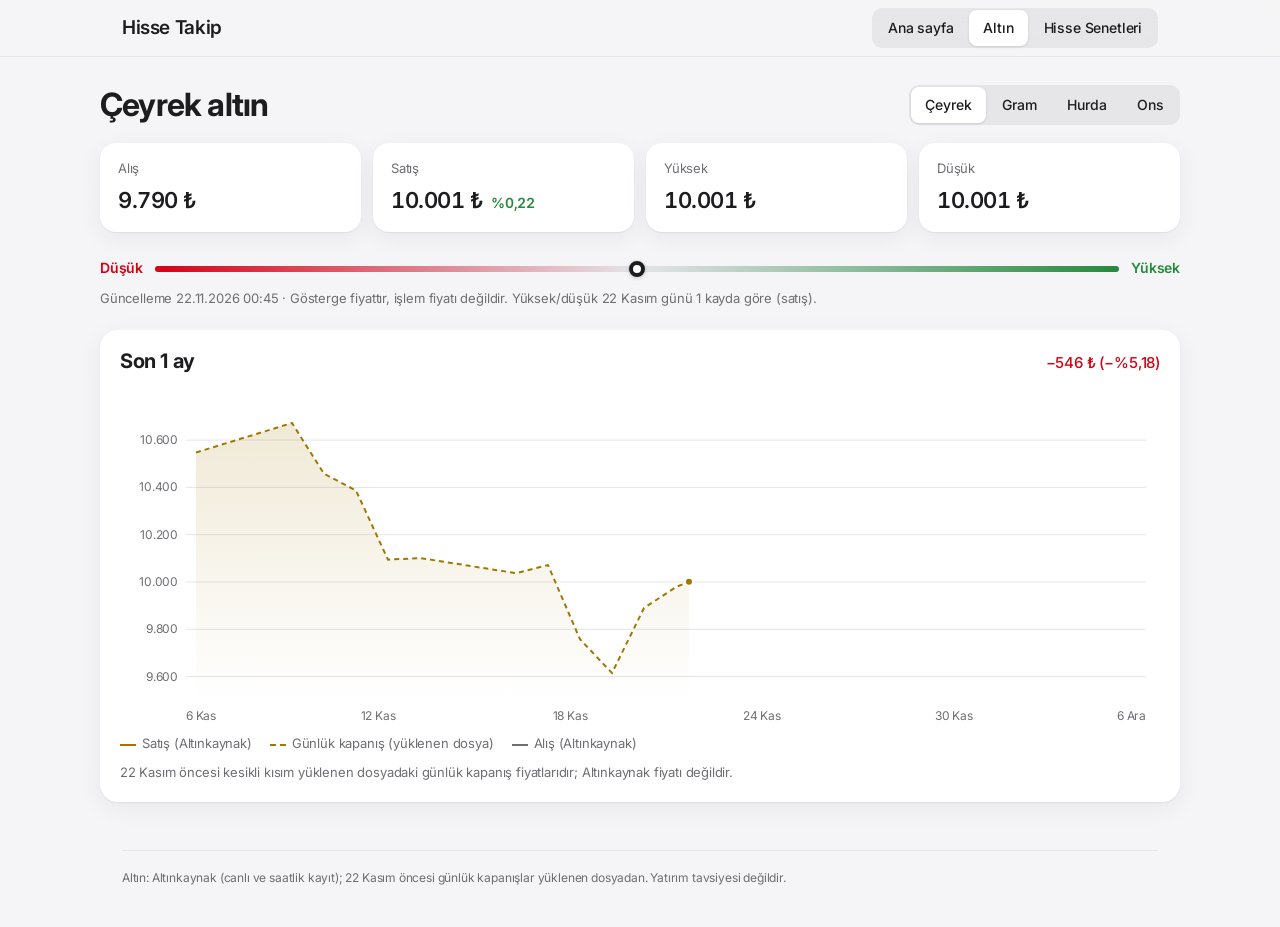
==== commit 948b273a: "Önizleme: altın sayfasında başlık yukarıda, fiyatlar kutu boyutunda, varsayılan çeyrek Co-Authored-B" ====
--- a/site/altin.html
+++ b/site/altin.html
@@ -17,14 +17,11 @@
 /* Altın ayrıntı: başlık + büyük fiyat, yanında Alış/Satış/Yüksek/Düşük kutuları, gün içi aralık çubuğu, 1 aylık grafik */
 .ust{display:flex;justify-content:space-between;align-items:center;gap:12px;flex-wrap:wrap;margin-bottom:18px}
 .ust .seg{background:var(--fill)}
-.kirinti{font-size:15px;text-decoration:none}
-.hero{display:grid;grid-template-columns:minmax(0,auto) minmax(0,1fr);gap:24px;align-items:end}
-.hero h1{margin:0 0 4px}
-.buyuk{font-size:clamp(40px,5.4vw,58px);font-weight:700;letter-spacing:-.03em;line-height:1;font-variant-numeric:tabular-nums;white-space:nowrap}
-.hero .pct{font-size:18px;font-weight:600;display:inline-block;margin-top:8px}
-.kutular{display:grid;grid-template-columns:repeat(4,minmax(0,1fr));gap:12px}
+.ust h1{font-size:clamp(26px,3vw,32px);margin:0}
+.hero{display:grid;grid-template-columns:repeat(4,minmax(0,1fr));gap:12px}
+.kutu .pct{font-size:14px;font-weight:600;margin-left:8px}
 .kutu{background:var(--card);border-radius:16px;box-shadow:var(--shadow);padding:16px 18px}
-.kutu span{display:block;font-size:13px;color:var(--soft)}
+.kutu>span{display:block;font-size:13px;color:var(--soft)}
 .kutu b{display:block;font-size:clamp(18px,2vw,22px);font-weight:600;letter-spacing:-.02em;margin-top:6px;font-variant-numeric:tabular-nums;white-space:nowrap}
 .aralik{display:grid;grid-template-columns:auto minmax(0,1fr) auto;gap:12px;align-items:center;margin-top:26px;font-size:14px;font-weight:600}
 .aralik .d{color:var(--red)}.aralik .y{color:var(--green)}
@@ -40,7 +37,7 @@
 .key i{display:inline-block;width:16px;height:0;border-top:2.5px solid;vertical-align:middle;margin-right:6px}
 .tip{position:absolute;pointer-events:none;background:var(--card);box-shadow:0 4px 16px rgba(0,0,0,.15);border-radius:10px;padding:6px 10px;font-size:13px;white-space:nowrap;transform:translate(-50%,-110%);display:none}
 .tip b{font-weight:600}
-@media(max-width:860px){.hero{grid-template-columns:minmax(0,1fr)}.kutular{grid-template-columns:repeat(2,minmax(0,1fr))}}
+@media(max-width:860px){.hero{grid-template-columns:repeat(2,minmax(0,1fr))}}
 @media(max-width:640px){.fig{height:260px}.kutu{padding:12px 14px;border-radius:14px}.ust .seg{width:100%}.ust .seg button{flex:1;padding:7px 4px;font-size:13px}}
 </style>
 </head>
@@ -52,18 +49,15 @@
 
 <main class="wrap page">
   <div class="ust">
-    <a class="kirinti" href="./">‹ Ana sayfa</a>
+    <h1 id="baslik">Altın</h1>
     <div class="seg" role="group" aria-label="Altın türü" id="turler"></div>
   </div>
 
   <div class="hero">
-    <div><h1 id="baslik">Altın</h1><div class="buyuk" id="buyuk">—</div><span class="pct" id="yuzde"></span></div>
-    <div class="kutular">
-      <div class="kutu"><span>Alış</span><b id="k-alis">—</b></div>
-      <div class="kutu"><span>Satış</span><b id="k-satis">—</b></div>
-      <div class="kutu"><span>Yüksek</span><b id="k-yuksek">—</b></div>
-      <div class="kutu"><span>Düşük</span><b id="k-dusuk">—</b></div>
-    </div>
+    <div class="kutu"><span>Alış</span><b id="k-alis">—</b></div>
+    <div class="kutu"><span>Satış</span><b><span id="k-satis">—</span><span class="pct" id="yuzde"></span></b></div>
+    <div class="kutu"><span>Yüksek</span><b id="k-yuksek">—</b></div>
+    <div class="kutu"><span>Düşük</span><b id="k-dusuk">—</b></div>
   </div>
   <div class="aralik"><span class="d">Düşük</span><div class="cubuk"><i id="imlec" style="left:50%"></i></div><span class="y">Yüksek</span></div>
   <p class="note" id="guncel"></p>
@@ -83,7 +77,7 @@
 {
 const { tr, TURLER, tur, para, altinYukle, seri, son, degisim, gunAraligi } = HT;
 const GUN = 30;
-let sec = TURLER.some(t => t[0] === location.hash.slice(1)) ? location.hash.slice(1) : "GA", pts = [];
+let sec = TURLER.some(t => t[0] === location.hash.slice(1)) ? location.hash.slice(1) : "C", pts = [];
 const svg = document.getElementById("chart"), tip = document.getElementById("tip"), $ = id => document.getElementById(id);
 
 function ust() {
@@ -91,7 +85,6 @@
   const [, ad] = tur(sec), p = son(sec), d = degisim(sec), ar = gunAraligi(sec);
   document.title = `${ad} · Hisse Takip`;
   $("baslik").textContent = ad.charAt(0).toUpperCase() + ad.slice(1);
-  $("buyuk").textContent = p ? para(sec, p.s) : "—";
   $("yuzde").innerHTML = d == null ? "" : `<span class="${d >= 0 ? "up" : "down"}">${d < 0 ? "-" : ""}%${tr(Math.abs(d) * 100, 2)}</span>`;
   $("k-alis").textContent = p ? para(sec, p.a) : "—";
   $("k-satis").textContent = p ? para(sec, p.s) : "—";
